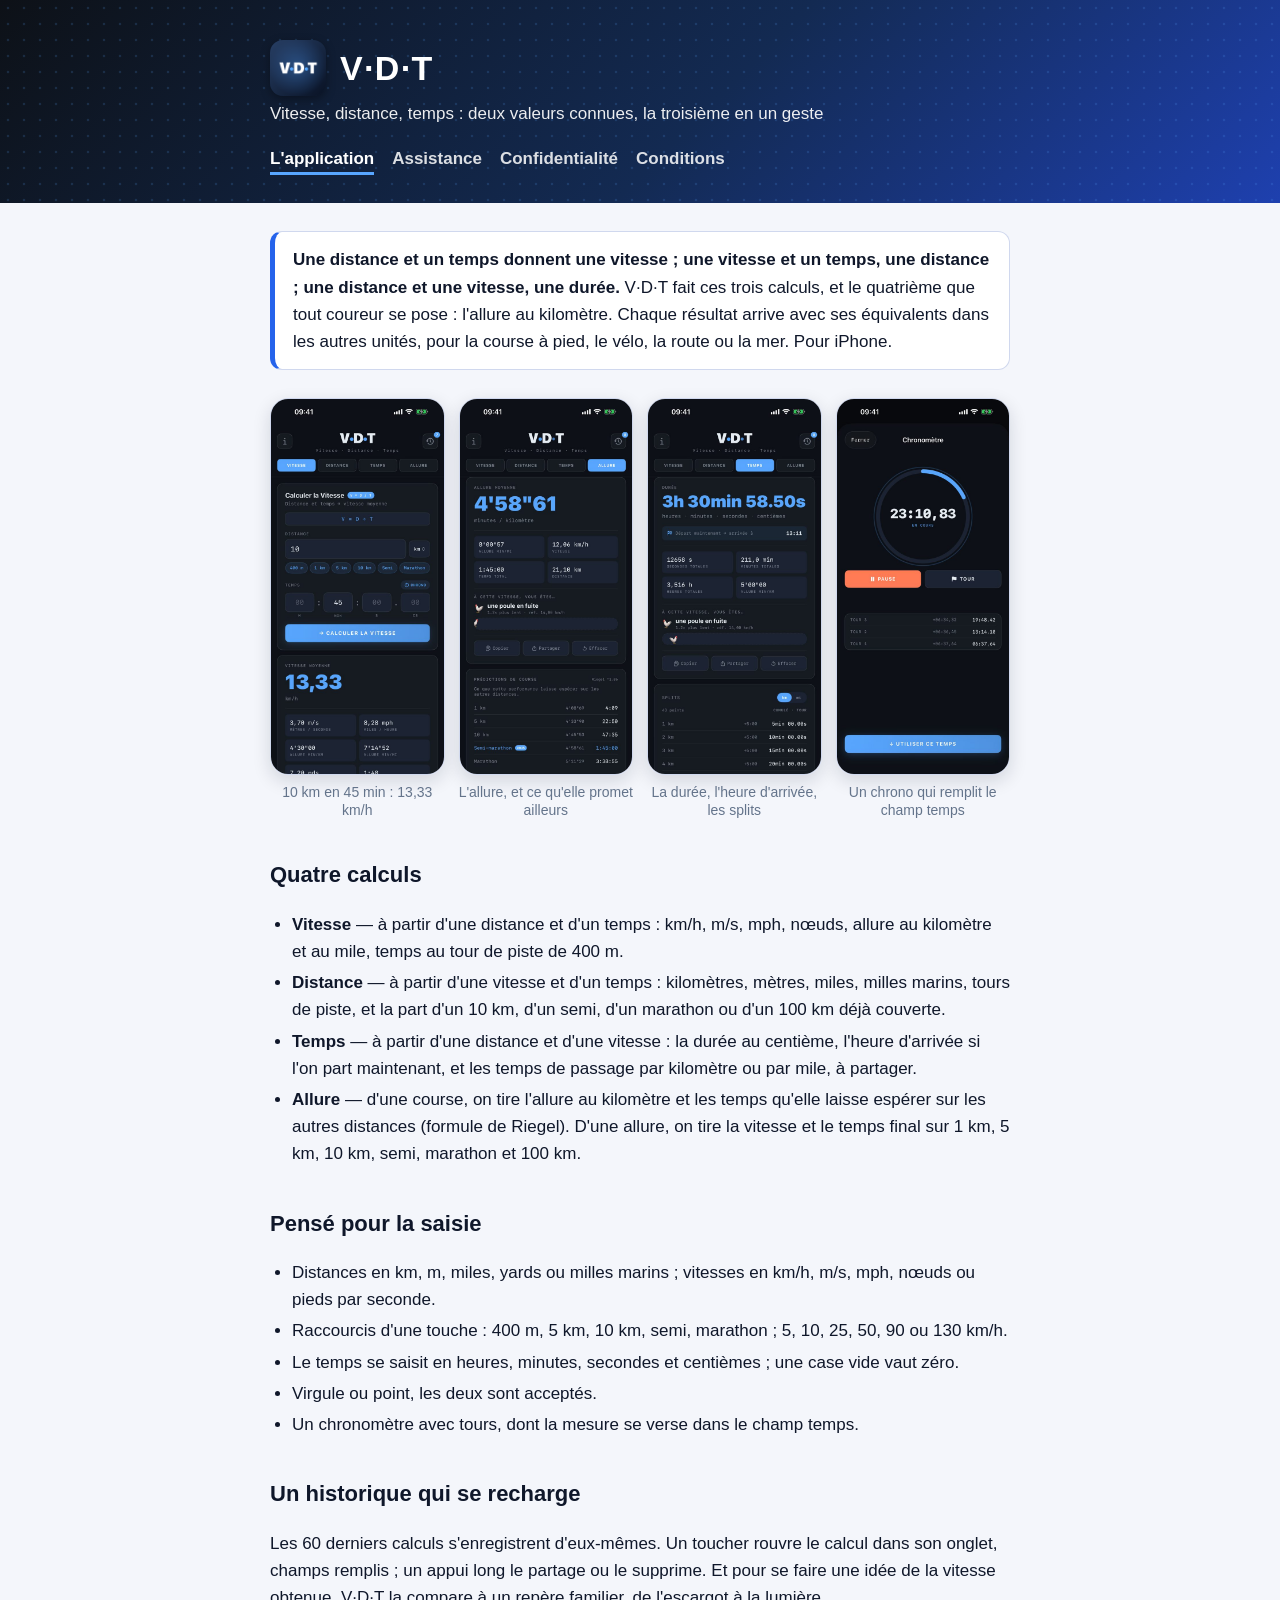
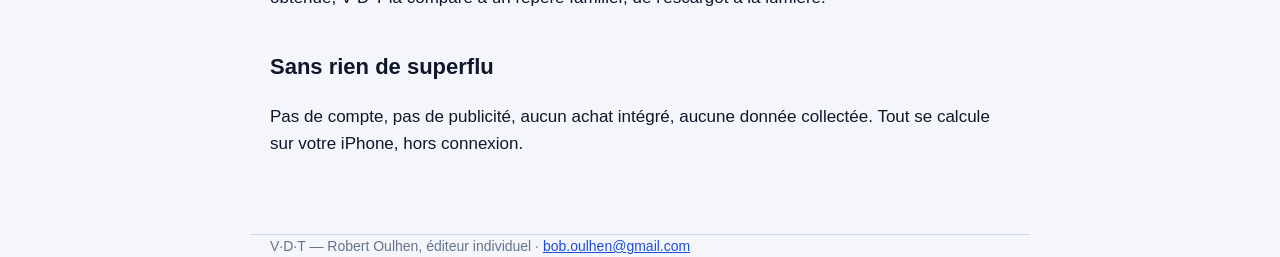
==== index.html @ 5ce5867f "Site de V·D·T : présentation, assistance, confidentialité, conditions Co-Authored-By: Claude Opus 5." ====
<!doctype html>
<html lang="fr">
<head>
<meta charset="utf-8">
<meta name="viewport" content="width=device-width, initial-scale=1">
<title>Vitesse, distance, temps et allure — V·D·T</title>
<meta name="description" content="V·D·T calcule une vitesse, une distance, un temps ou une allure en deux saisies, avec chronomètre, splits et prédictions de course. Pour iPhone. Sans compte, sans publicité.">
<link rel="icon" href="images/icone.png">
<link rel="apple-touch-icon" href="images/icone.png">
<link rel="stylesheet" href="style.css">
</head>
<body>
<header class="bandeau">
  <div class="dedans">
    <h1><img class="icone" src="images/icone.png" alt="" width="56" height="56">V·D·T</h1>
    <p class="accroche">Vitesse, distance, temps : deux valeurs connues, la troisième en un geste</p>
    <nav>
      <a href="index.html" aria-current="page">L'application</a>
      <a href="assistance.html">Assistance</a>
      <a href="confidentialite.html">Confidentialité</a>
      <a href="conditions.html">Conditions</a>
    </nav>
  </div>
</header>
<main class="dedans">
  <div class="encadre">
    <p><strong>Une distance et un temps donnent une vitesse ; une vitesse et un temps, une
    distance ; une distance et une vitesse, une durée.</strong> V·D·T fait ces trois calculs, et le
    quatrième que tout coureur se pose : l'allure au kilomètre. Chaque résultat arrive avec ses
    équivalents dans les autres unités, pour la course à pied, le vélo, la route ou la mer. Pour
    iPhone.</p>
  </div>

  <div class="galerie">
    <figure><img src="images/vitesse.jpg" alt="Onglet Vitesse : 10 km en 45 minutes donnent 13,33 km/h, avec les équivalents en m/s, mph, allure et nœuds." width="600" height="1304">
      <figcaption>10 km en 45 min : 13,33 km/h</figcaption></figure>
    <figure><img src="images/allure.jpg" alt="Onglet Allure : un semi-marathon en 1 h 45 donne 4'58&quot; au kilomètre, et les temps prédits sur 1 km, 5 km, 10 km et marathon." loading="lazy" width="600" height="1304">
      <figcaption>L'allure, et ce qu'elle promet ailleurs</figcaption></figure>
    <figure><img src="images/temps.jpg" alt="Onglet Temps : un marathon à 12 km/h dure 3 h 30 min 58 s, avec l'heure d'arrivée et les temps de passage kilomètre par kilomètre." loading="lazy" width="600" height="1304">
      <figcaption>La durée, l'heure d'arrivée, les splits</figcaption></figure>
    <figure><img src="images/chrono.jpg" alt="Le chronomètre en marche, trois tours enregistrés, et le bouton Utiliser ce temps." loading="lazy" width="600" height="1304">
      <figcaption>Un chrono qui remplit le champ temps</figcaption></figure>
  </div>

  <h2>Quatre calculs</h2>
  <ul>
    <li><strong>Vitesse</strong> — à partir d'une distance et d'un temps : km/h, m/s, mph, nœuds,
    allure au kilomètre et au mile, temps au tour de piste de 400 m.</li>
    <li><strong>Distance</strong> — à partir d'une vitesse et d'un temps : kilomètres, mètres, miles,
    milles marins, tours de piste, et la part d'un 10 km, d'un semi, d'un marathon ou d'un 100 km
    déjà couverte.</li>
    <li><strong>Temps</strong> — à partir d'une distance et d'une vitesse : la durée au centième,
    l'heure d'arrivée si l'on part maintenant, et les temps de passage par kilomètre ou par mile, à
    partager.</li>
    <li><strong>Allure</strong> — d'une course, on tire l'allure au kilomètre et les temps qu'elle
    laisse espérer sur les autres distances (formule de Riegel). D'une allure, on tire la vitesse et
    le temps final sur 1 km, 5 km, 10 km, semi, marathon et 100 km.</li>
  </ul>

  <h2>Pensé pour la saisie</h2>
  <ul>
    <li>Distances en km, m, miles, yards ou milles marins ; vitesses en km/h, m/s, mph, nœuds ou
    pieds par seconde.</li>
    <li>Raccourcis d'une touche : 400 m, 5 km, 10 km, semi, marathon ; 5, 10, 25, 50, 90 ou 130 km/h.</li>
    <li>Le temps se saisit en heures, minutes, secondes et centièmes ; une case vide vaut zéro.</li>
    <li>Virgule ou point, les deux sont acceptés.</li>
    <li>Un chronomètre avec tours, dont la mesure se verse dans le champ temps.</li>
  </ul>

  <h2>Un historique qui se recharge</h2>
  <p>Les 60 derniers calculs s'enregistrent d'eux-mêmes. Un toucher rouvre le calcul dans son
  onglet, champs remplis ; un appui long le partage ou le supprime. Et pour se faire une idée de la
  vitesse obtenue, V·D·T la compare à un repère familier, de l'escargot à la lumière.</p>

  <h2>Sans rien de superflu</h2>
  <p>Pas de compte, pas de publicité, aucun achat intégré, aucune donnée collectée. Tout se calcule
  sur votre iPhone, hors connexion.</p>
</main>
<footer class="dedans">V·D·T — Robert Oulhen, éditeur individuel · <a href="mailto:bob.oulhen@gmail.com">bob.oulhen@gmail.com</a></footer>
</body>
</html>
---- style.css ----
:root { --encre: #0f172a; --doux: #64748b; --fond: #f4f6fb; --carte: #ffffff; --trait: #d0d8ee;
        --bleu: #2563eb; --lien: #1d4ed8; --orange: #d94f1a; }
@media (prefers-color-scheme: dark) {
  :root { --encre: #e6edf3; --doux: #7d8590; --fond: #0d1117; --carte: #161b22; --trait: #30363d;
          --bleu: #58a6ff; --lien: #79b8ff; --orange: #ff7b55; }
}
* { box-sizing: border-box; }
body { margin: 0; background: var(--fond); color: var(--encre);
       font: 17px/1.6 -apple-system, BlinkMacSystemFont, "Segoe UI", sans-serif; }
code, .mono { font-family: ui-monospace, SFMono-Regular, Menlo, monospace; font-size: .92em; }
/* Le bandeau reprend le fond et les points bleus du logo. */
.bandeau { background:
             radial-gradient(circle, rgba(88,166,255,.16) 1.4px, transparent 1.6px) 0 0 / 16px 16px,
             linear-gradient(135deg, #0d1117, #132a52 55%, #1e40af);
           color: #fff; padding: 40px 0 28px; }
.dedans { max-width: 780px; margin: 0 auto; padding: 0 20px; }
h1 { margin: 0; font-size: 34px; letter-spacing: .04em; display: flex; align-items: center; gap: 14px; }
.icone { width: 56px; height: 56px; border-radius: 13px; box-shadow: 0 3px 10px rgba(0,0,0,.35); flex: none; }
.accroche { margin: 4px 0 18px; opacity: .92; }
nav { display: flex; gap: 18px; flex-wrap: wrap; }
nav a { color: #fff; text-decoration: none; font-weight: 600; opacity: .85; }
nav a[aria-current="page"] { opacity: 1; border-bottom: 3px solid #58a6ff; }
main.dedans { padding-top: 28px; padding-bottom: 60px; }
h2 { margin-top: 38px; font-size: 22px; }
h3 { margin-bottom: 4px; font-size: 18px; }
h3 + p { margin-top: 0; }
a { color: var(--lien); }
.date { color: var(--doux); font-size: 14px; }
.encadre { background: var(--carte); border: 1px solid var(--trait); border-left: 5px solid var(--bleu);
           border-radius: 12px; padding: 14px 18px; }
.encadre h3 { margin: 0 0 6px; }
.encadre p { margin: 0; }
.encadre p + p { margin-top: 8px; }
ul { padding-left: 22px; }
li { margin: 4px 0; }
table { width: 100%; border-collapse: collapse; margin: 12px 0; background: var(--carte); }
th, td { text-align: left; padding: 9px 10px; border-bottom: 1px solid var(--trait); vertical-align: top; }
th { font-size: 14px; color: var(--doux); }
footer { color: var(--doux); font-size: 14px; border-top: 1px solid var(--trait); padding: 18px 20px 40px; }
.galerie { display: grid; grid-template-columns: repeat(4, 1fr); gap: 14px; margin: 28px 0 8px; }
.galerie figure { margin: 0; text-align: center; }
.galerie img { width: 100%; height: auto; display: block; border-radius: 18px; border: 1px solid var(--trait);
               box-shadow: 0 6px 18px rgba(15,23,42,.14); }
figcaption { margin-top: 8px; font-size: 14px; color: var(--doux); line-height: 1.3; }
@media (max-width: 620px) {
  .galerie { grid-template-columns: repeat(2, 1fr); }
  h1 { font-size: 28px; }
  .icone { width: 46px; height: 46px; border-radius: 11px; }
}
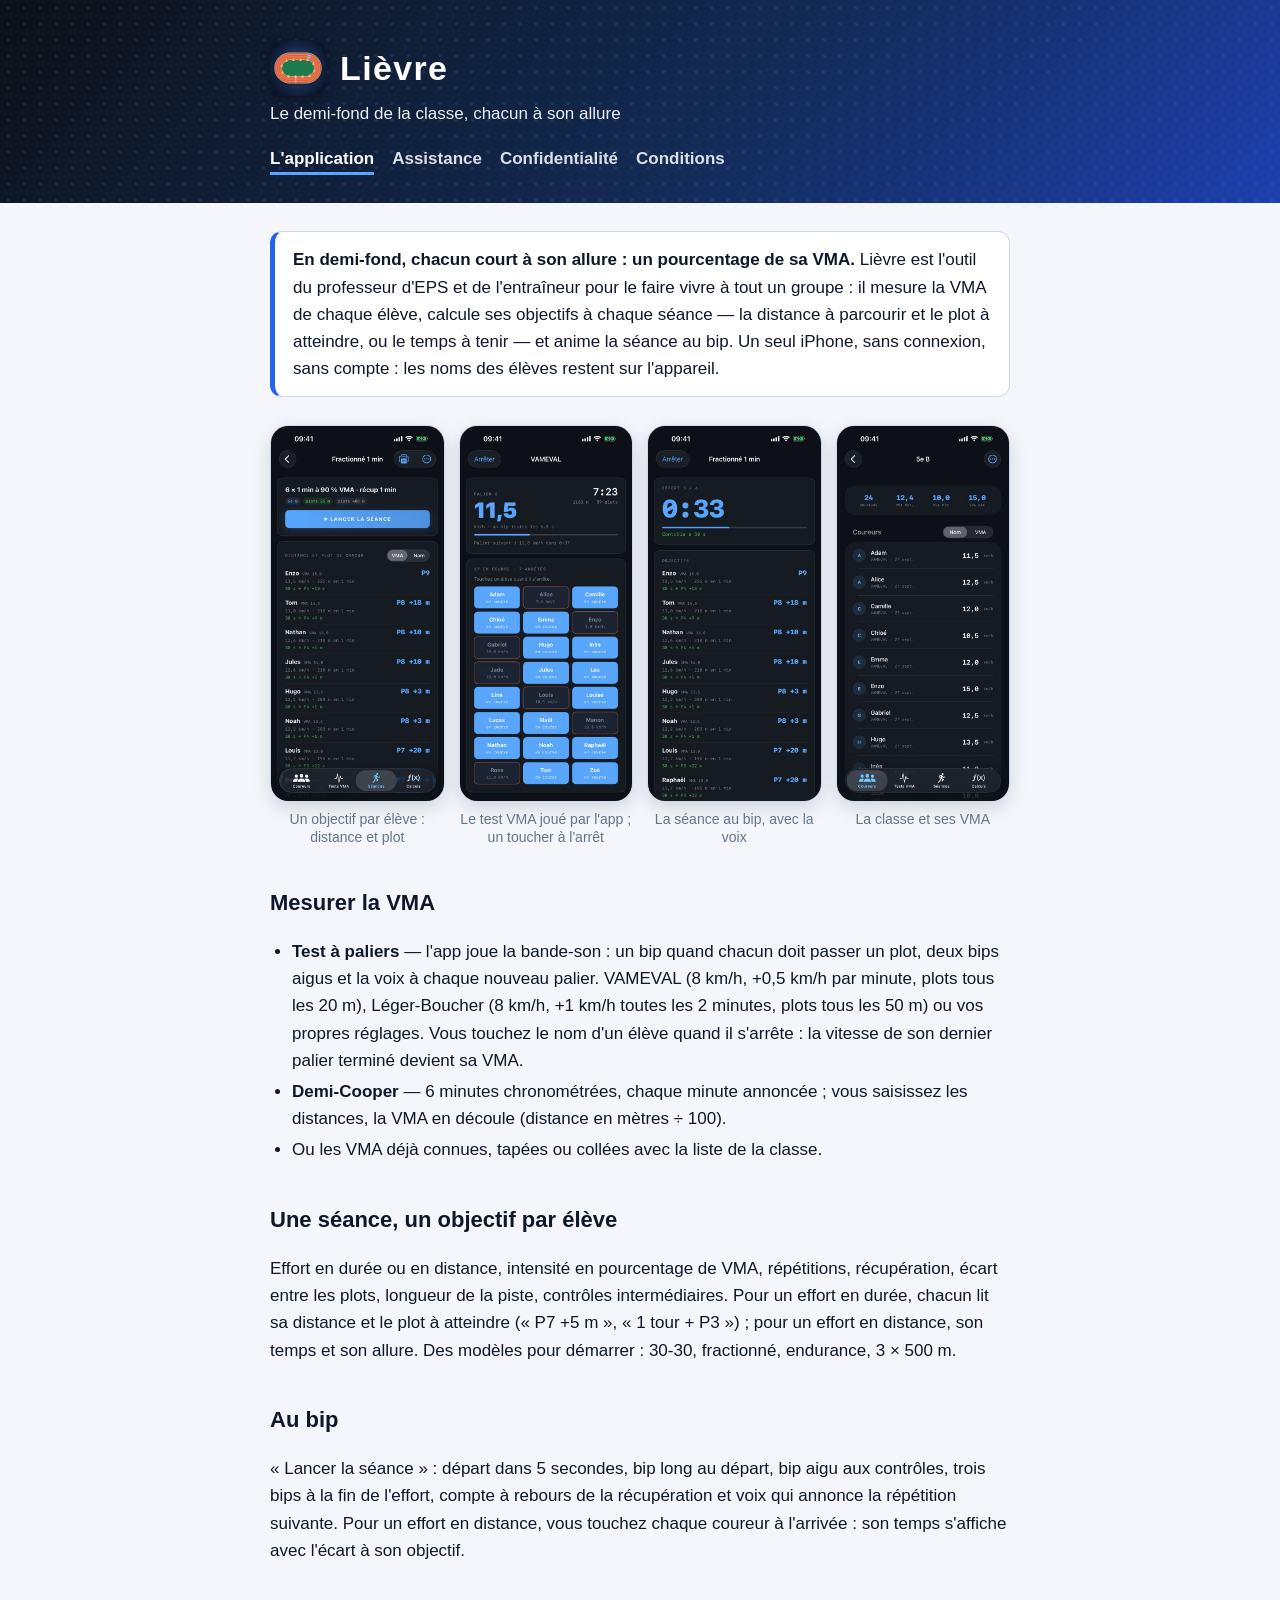
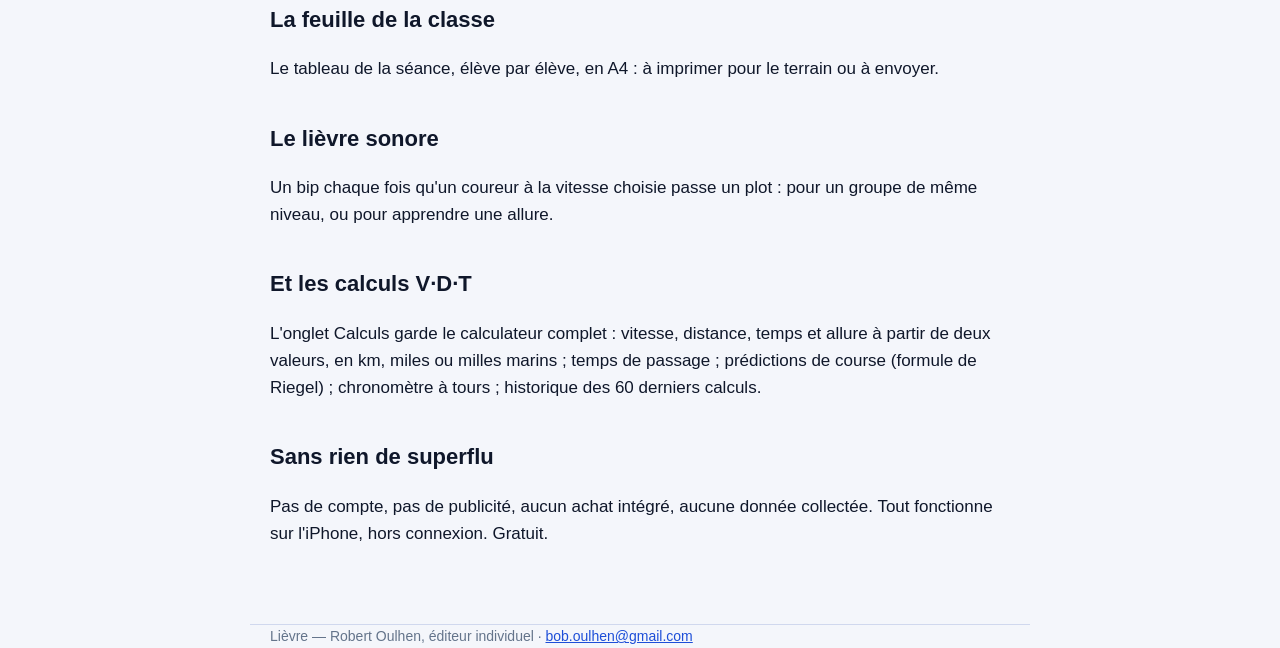
==== commit cca2f934: "Site de Lièvre (ex-V·D·T) : demi-fond, VMA et plots ; assistance, confidentialité, conditions Co-Aut" ====
--- a/index.html
+++ b/index.html
@@ -3,8 +3,8 @@
 <head>
 <meta charset="utf-8">
 <meta name="viewport" content="width=device-width, initial-scale=1">
-<title>Vitesse, distance, temps et allure — V·D·T</title>
-<meta name="description" content="V·D·T calcule une vitesse, une distance, un temps ou une allure en deux saisies, avec chronomètre, splits et prédictions de course. Pour iPhone. Sans compte, sans publicité.">
+<title>Lièvre — demi-fond, VMA et plots pour l'EPS et le club</title>
+<meta name="description" content="Lièvre mesure la VMA de chaque élève, calcule ses objectifs de séance (distance, plot à atteindre, temps à tenir) et anime le demi-fond au bip. Pour iPhone, sans compte ni connexion.">
 <link rel="icon" href="images/icone.png">
 <link rel="apple-touch-icon" href="images/icone.png">
 <link rel="stylesheet" href="style.css">
@@ -12,8 +12,8 @@
 <body>
 <header class="bandeau">
   <div class="dedans">
-    <h1><img class="icone" src="images/icone.png" alt="" width="56" height="56">V·D·T</h1>
-    <p class="accroche">Vitesse, distance, temps : deux valeurs connues, la troisième en un geste</p>
+    <h1><img class="icone" src="images/icone.png" alt="" width="56" height="56">Lièvre</h1>
+    <p class="accroche">Le demi-fond de la classe, chacun à son allure</p>
     <nav>
       <a href="index.html" aria-current="page">L'application</a>
       <a href="assistance.html">Assistance</a>
@@ -24,58 +24,64 @@
 </header>
 <main class="dedans">
   <div class="encadre">
-    <p><strong>Une distance et un temps donnent une vitesse ; une vitesse et un temps, une
-    distance ; une distance et une vitesse, une durée.</strong> V·D·T fait ces trois calculs, et le
-    quatrième que tout coureur se pose : l'allure au kilomètre. Chaque résultat arrive avec ses
-    équivalents dans les autres unités, pour la course à pied, le vélo, la route ou la mer. Pour
-    iPhone.</p>
+    <p><strong>En demi-fond, chacun court à son allure : un pourcentage de sa VMA.</strong> Lièvre est
+    l'outil du professeur d'EPS et de l'entraîneur pour le faire vivre à tout un groupe : il mesure la
+    VMA de chaque élève, calcule ses objectifs à chaque séance — la distance à parcourir et le plot à
+    atteindre, ou le temps à tenir — et anime la séance au bip. Un seul iPhone, sans connexion, sans
+    compte : les noms des élèves restent sur l'appareil.</p>
   </div>
 
   <div class="galerie">
-    <figure><img src="images/vitesse.jpg" alt="Onglet Vitesse : 10 km en 45 minutes donnent 13,33 km/h, avec les équivalents en m/s, mph, allure et nœuds." width="600" height="1304">
-      <figcaption>10 km en 45 min : 13,33 km/h</figcaption></figure>
-    <figure><img src="images/allure.jpg" alt="Onglet Allure : un semi-marathon en 1 h 45 donne 4'58&quot; au kilomètre, et les temps prédits sur 1 km, 5 km, 10 km et marathon." loading="lazy" width="600" height="1304">
-      <figcaption>L'allure, et ce qu'elle promet ailleurs</figcaption></figure>
-    <figure><img src="images/temps.jpg" alt="Onglet Temps : un marathon à 12 km/h dure 3 h 30 min 58 s, avec l'heure d'arrivée et les temps de passage kilomètre par kilomètre." loading="lazy" width="600" height="1304">
-      <figcaption>La durée, l'heure d'arrivée, les splits</figcaption></figure>
-    <figure><img src="images/chrono.jpg" alt="Le chronomètre en marche, trois tours enregistrés, et le bouton Utiliser ce temps." loading="lazy" width="600" height="1304">
-      <figcaption>Un chrono qui remplit le champ temps</figcaption></figure>
+    <figure><img src="images/seance.jpg" alt="Séance « 6 × 1 min à 90 % VMA » : pour chaque élève de la 5e B, sa vitesse, sa distance et le plot à atteindre, avec le contrôle à 30 secondes." width="600" height="1304">
+      <figcaption>Un objectif par élève : distance et plot</figcaption></figure>
+    <figure><img src="images/test.jpg" alt="Test VAMEVAL en cours, palier 8 à 11,5 km/h : les élèves encore en course en bleu, ceux qui se sont arrêtés avec leur VMA." loading="lazy" width="600" height="1304">
+      <figcaption>Le test VMA joué par l'app ; un toucher à l'arrêt</figcaption></figure>
+    <figure><img src="images/seance-en-cours.jpg" alt="Séance en cours : effort 3 sur 6, 33 secondes restantes, prochain contrôle à 30 secondes, et les objectifs de chacun." loading="lazy" width="600" height="1304">
+      <figcaption>La séance au bip, avec la voix</figcaption></figure>
+    <figure><img src="images/groupe.jpg" alt="Le groupe 5e B : 24 élèves, VMA moyenne 12,4 km/h, la VMA et le test d'origine de chacun." loading="lazy" width="600" height="1304">
+      <figcaption>La classe et ses VMA</figcaption></figure>
   </div>
 
-  <h2>Quatre calculs</h2>
+  <h2>Mesurer la VMA</h2>
   <ul>
-    <li><strong>Vitesse</strong> — à partir d'une distance et d'un temps : km/h, m/s, mph, nœuds,
-    allure au kilomètre et au mile, temps au tour de piste de 400 m.</li>
-    <li><strong>Distance</strong> — à partir d'une vitesse et d'un temps : kilomètres, mètres, miles,
-    milles marins, tours de piste, et la part d'un 10 km, d'un semi, d'un marathon ou d'un 100 km
-    déjà couverte.</li>
-    <li><strong>Temps</strong> — à partir d'une distance et d'une vitesse : la durée au centième,
-    l'heure d'arrivée si l'on part maintenant, et les temps de passage par kilomètre ou par mile, à
-    partager.</li>
-    <li><strong>Allure</strong> — d'une course, on tire l'allure au kilomètre et les temps qu'elle
-    laisse espérer sur les autres distances (formule de Riegel). D'une allure, on tire la vitesse et
-    le temps final sur 1 km, 5 km, 10 km, semi, marathon et 100 km.</li>
+    <li><strong>Test à paliers</strong> — l'app joue la bande-son : un bip quand chacun doit passer un
+    plot, deux bips aigus et la voix à chaque nouveau palier. VAMEVAL (8 km/h, +0,5 km/h par minute,
+    plots tous les 20 m), Léger-Boucher (8 km/h, +1 km/h toutes les 2 minutes, plots tous les 50 m) ou
+    vos propres réglages. Vous touchez le nom d'un élève quand il s'arrête : la vitesse de son dernier
+    palier terminé devient sa VMA.</li>
+    <li><strong>Demi-Cooper</strong> — 6 minutes chronométrées, chaque minute annoncée ; vous saisissez
+    les distances, la VMA en découle (distance en mètres ÷ 100).</li>
+    <li>Ou les VMA déjà connues, tapées ou collées avec la liste de la classe.</li>
   </ul>
 
-  <h2>Pensé pour la saisie</h2>
-  <ul>
-    <li>Distances en km, m, miles, yards ou milles marins ; vitesses en km/h, m/s, mph, nœuds ou
-    pieds par seconde.</li>
-    <li>Raccourcis d'une touche : 400 m, 5 km, 10 km, semi, marathon ; 5, 10, 25, 50, 90 ou 130 km/h.</li>
-    <li>Le temps se saisit en heures, minutes, secondes et centièmes ; une case vide vaut zéro.</li>
-    <li>Virgule ou point, les deux sont acceptés.</li>
-    <li>Un chronomètre avec tours, dont la mesure se verse dans le champ temps.</li>
-  </ul>
+  <h2>Une séance, un objectif par élève</h2>
+  <p>Effort en durée ou en distance, intensité en pourcentage de VMA, répétitions, récupération, écart
+  entre les plots, longueur de la piste, contrôles intermédiaires. Pour un effort en durée, chacun lit
+  sa distance et le plot à atteindre (« P7 +5 m », « 1 tour + P3 ») ; pour un effort en distance, son
+  temps et son allure. Des modèles pour démarrer : 30-30, fractionné, endurance, 3 × 500 m.</p>
 
-  <h2>Un historique qui se recharge</h2>
-  <p>Les 60 derniers calculs s'enregistrent d'eux-mêmes. Un toucher rouvre le calcul dans son
-  onglet, champs remplis ; un appui long le partage ou le supprime. Et pour se faire une idée de la
-  vitesse obtenue, V·D·T la compare à un repère familier, de l'escargot à la lumière.</p>
+  <h2>Au bip</h2>
+  <p>« Lancer la séance » : départ dans 5 secondes, bip long au départ, bip aigu aux contrôles, trois
+  bips à la fin de l'effort, compte à rebours de la récupération et voix qui annonce la répétition
+  suivante. Pour un effort en distance, vous touchez chaque coureur à l'arrivée : son temps s'affiche
+  avec l'écart à son objectif.</p>
+
+  <h2>La feuille de la classe</h2>
+  <p>Le tableau de la séance, élève par élève, en A4 : à imprimer pour le terrain ou à envoyer.</p>
+
+  <h2>Le lièvre sonore</h2>
+  <p>Un bip chaque fois qu'un coureur à la vitesse choisie passe un plot : pour un groupe de même
+  niveau, ou pour apprendre une allure.</p>
+
+  <h2>Et les calculs V·D·T</h2>
+  <p>L'onglet Calculs garde le calculateur complet : vitesse, distance, temps et allure à partir de deux
+  valeurs, en km, miles ou milles marins ; temps de passage ; prédictions de course (formule de
+  Riegel) ; chronomètre à tours ; historique des 60 derniers calculs.</p>
 
   <h2>Sans rien de superflu</h2>
-  <p>Pas de compte, pas de publicité, aucun achat intégré, aucune donnée collectée. Tout se calcule
-  sur votre iPhone, hors connexion.</p>
+  <p>Pas de compte, pas de publicité, aucun achat intégré, aucune donnée collectée. Tout fonctionne sur
+  l'iPhone, hors connexion. Gratuit.</p>
 </main>
-<footer class="dedans">V·D·T — Robert Oulhen, éditeur individuel · <a href="mailto:bob.oulhen@gmail.com">bob.oulhen@gmail.com</a></footer>
+<footer class="dedans">Lièvre — Robert Oulhen, éditeur individuel · <a href="mailto:bob.oulhen@gmail.com">bob.oulhen@gmail.com</a></footer>
 </body>
 </html>
